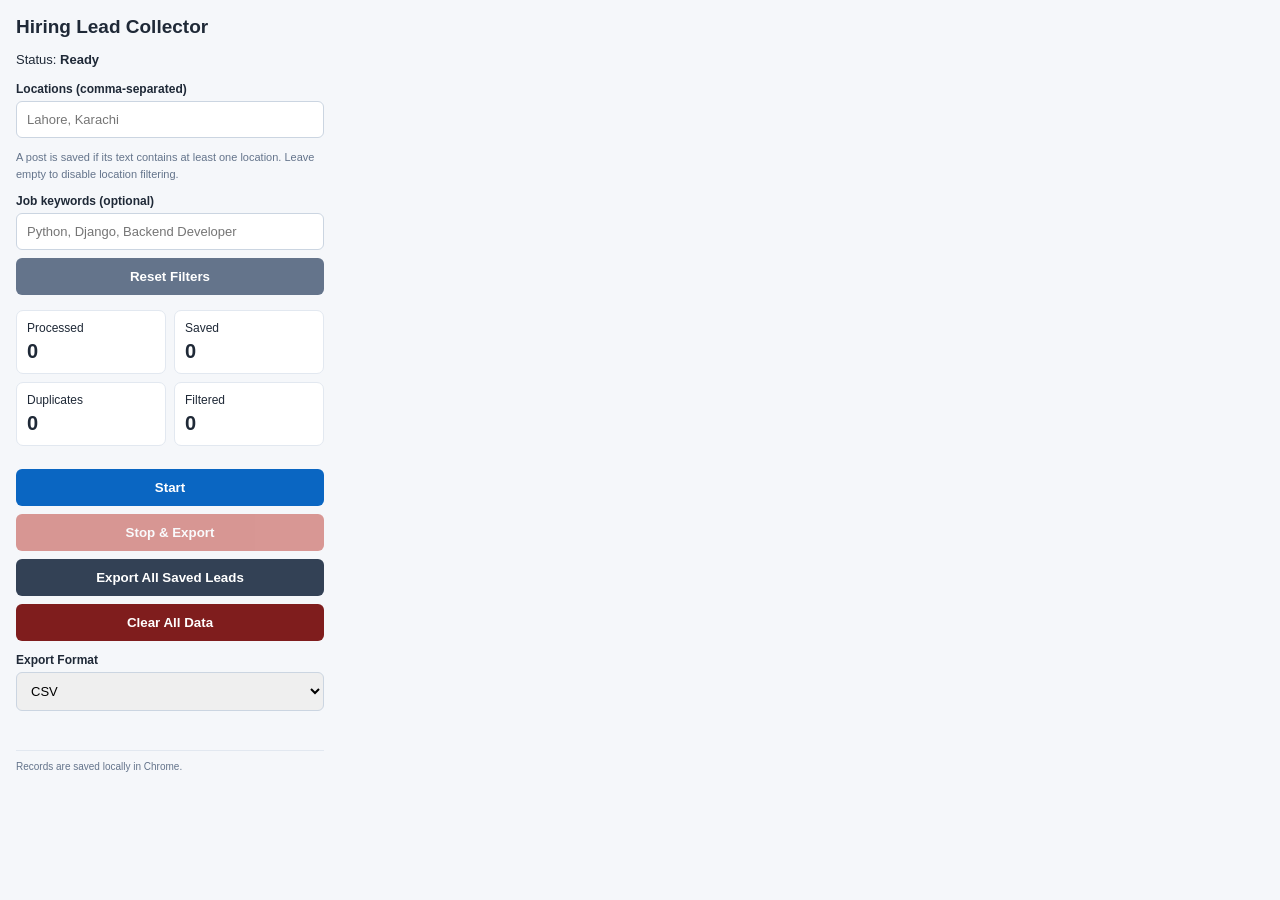
==== lead-collector-extention/popup.html @ 033ca2c1 "Initial commit" ====
<!doctype html>
<html lang="en">
<head>
  <meta charset="UTF-8">
  <meta name="viewport" content="width=device-width, initial-scale=1">
  <title>Hiring Lead Collector</title>
  <link rel="stylesheet" href="popup.css">
</head>
<body>
  <main>
    <h2>Hiring Lead Collector</h2>

    <div class="status">
      Status: <strong id="status">Ready</strong>
    </div>

    <label for="locations">Locations (comma-separated)</label>
    <input
      id="locations"
      type="text"
      placeholder="Lahore, Karachi"
    >
    <p class="hint">
      A post is saved if its text contains at least one location.
      Leave empty to disable location filtering.
    </p>

    <label for="keywords">Job keywords (optional)</label>
    <input
      id="keywords"
      type="text"
      placeholder="Python, Django, Backend Developer"
    >
    <button id="resetFilters" class="secondary" style="margin-top: 8px;">Reset Filters</button>

    <div class="stats">
      <div>Processed <strong id="processed">0</strong></div>
      <div>Saved <strong id="saved">0</strong></div>
      <div>Duplicates <strong id="duplicates">0</strong></div>
      <div>Filtered <strong id="filtered">0</strong></div>
    </div>

    <button id="start">Start</button>
    <button id="stop" disabled>Stop & Export</button>
    <button id="export">Export All Saved Leads</button>
    <button id="clear" class="danger">Clear All Data</button>

    <label for="exportFormat">Export Format</label>
    <select id="exportFormat">
      <option value="csv">CSV</option>
      <option value="json">JSON</option>
    </select>

    <p id="message"></p>

    <footer>
      Records are saved locally in Chrome.
    </footer>
  </main>

  <script src="popup.js"></script>
</body>
</html>
---- lead-collector-extention/popup.css ----
* {
  box-sizing: border-box;
}

body {
  width: 340px;
  margin: 0;
  font-family: Arial, sans-serif;
  background: #f5f7fa;
  color: #1f2937;
}

main {
  padding: 16px;
}

h2 {
  margin: 0 0 14px;
  font-size: 19px;
}

.status {
  margin-bottom: 15px;
  font-size: 13px;
}

label {
  display: block;
  margin: 12px 0 5px;
  font-weight: bold;
  font-size: 12px;
}

input, select {
  width: 100%;
  padding: 10px;
  border: 1px solid #cbd5e1;
  border-radius: 6px;
  font-size: 13px;
}

.hint {
  color: #64748b;
  font-size: 11px;
  line-height: 1.5;
}

.stats {
  display: grid;
  grid-template-columns: 1fr 1fr;
  gap: 8px;
  margin: 15px 0;
}

.stats div {
  padding: 10px;
  background: white;
  border: 1px solid #e2e8f0;
  border-radius: 7px;
  font-size: 12px;
}

.stats strong {
  display: block;
  margin-top: 5px;
  font-size: 20px;
}

button {
  width: 100%;
  padding: 11px;
  margin-top: 8px;
  border: none;
  border-radius: 6px;
  cursor: pointer;
  font-weight: bold;
  background: #0a66c2;
  color: white;
}

button:disabled {
  opacity: 0.45;
  cursor: not-allowed;
}

#stop {
  background: #b42318;
}

#export {
  background: #334155;
}

#clear.danger {
  background: #7f1d1d;
}

#clear.danger:hover {
  background: #991b1b;
}

button.secondary {
  background: #64748b;
  width: 100%;
}

button.secondary:hover {
  background: #475569;
}

.hidden {
  display: none !important;
}

#closeLogs {
  width: 100%;
  margin-top: 8px;
  background: #475569;
}

#closeLogs:hover {
  background: #334155;
}

#message {
  min-height: 16px;
  font-size: 11px;
  overflow-wrap: anywhere;
}

footer {
  border-top: 1px solid #e2e8f0;
  padding-top: 10px;
  margin-top: 12px;
  color: #64748b;
  font-size: 10px;
}
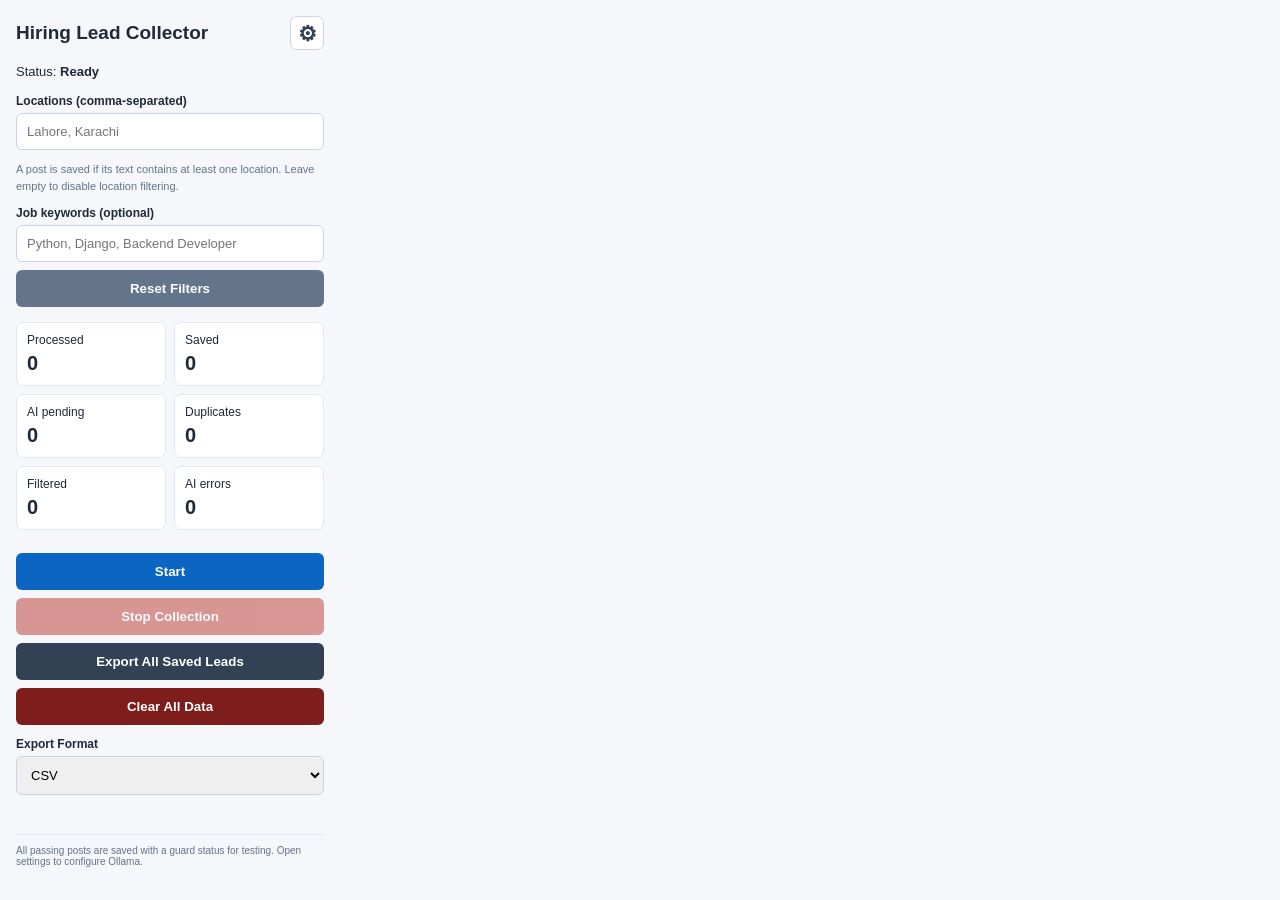
==== commit f4544831: "include jd guard + fallback to ollama" ====
--- a/lead-collector-extention/popup.html
+++ b/lead-collector-extention/popup.html
@@ -9,7 +9,17 @@
 </head>
 <body>
   <main>
-    <h2>Hiring Lead Collector</h2>
+    <header class="popup-header">
+      <h2>Hiring Lead Collector</h2>
+      <button
+        id="openSettings"
+        class="icon-button"
+        type="button"
+        aria-label="Open settings"
+        aria-haspopup="dialog"
+        title="Settings"
+      >&#9881;</button>
+    </header>
 
     <div class="status">
       Status: <strong id="status">Ready</strong>
@@ -32,17 +42,20 @@
       type="text"
       placeholder="Python, Django, Backend Developer"
     >
+
     <button id="resetFilters" class="secondary" style="margin-top: 8px;">Reset Filters</button>
 
     <div class="stats">
       <div>Processed <strong id="processed">0</strong></div>
       <div>Saved <strong id="saved">0</strong></div>
+      <div>AI pending <strong id="classificationPending">0</strong></div>
       <div>Duplicates <strong id="duplicates">0</strong></div>
       <div>Filtered <strong id="filtered">0</strong></div>
+      <div>AI errors <strong id="classificationErrors">0</strong></div>
     </div>
 
     <button id="start">Start</button>
-    <button id="stop" disabled>Stop & Export</button>
+    <button id="stop" disabled>Stop Collection</button>
     <button id="export">Export All Saved Leads</button>
     <button id="clear" class="danger">Clear All Data</button>
 
@@ -55,9 +68,40 @@
     <p id="message"></p>
 
     <footer>
-      Records are saved locally in Chrome.
+      All passing posts are saved with a guard status for testing. Open settings to configure Ollama.
     </footer>
   </main>
+
+  <dialog id="settingsDialog" aria-labelledby="settingsTitle">
+    <div class="dialog-header">
+      <h2 id="settingsTitle">Settings</h2>
+      <button
+        id="closeSettings"
+        class="icon-button"
+        type="button"
+        aria-label="Close settings"
+        title="Close"
+      >&times;</button>
+    </div>
+    <label for="ollamaApiKey">Ollama Cloud API key (optional)</label>
+    <input
+      id="ollamaApiKey"
+      type="password"
+      autocomplete="off"
+      placeholder="Paste an Ollama API key"
+    >
+    <p class="hint">
+      All posts that pass your filters are saved with a JavaScript guard status
+      (KEEP, DENY, or CONFUSE) for testing. A saved key sends CONFUSE posts to
+      Ollama in the background.
+    </p>
+    <div id="ollamaKeyStatus" class="hint" role="status">Checking Ollama key...</div>
+    <p id="settingsMessage" class="settings-message" role="status"></p>
+    <div class="dialog-actions">
+      <button id="saveOllamaKey" type="button">Save API Key</button>
+      <button id="clearOllamaKey" class="secondary" type="button" disabled>Remove API Key</button>
+    </div>
+  </dialog>
 
   <script src="popup.js"></script>
 </body>
--- a/lead-collector-extention/popup.css
+++ b/lead-collector-extention/popup.css
@@ -5,6 +5,8 @@
 
 body {
   width: 340px;
+  max-height: 640px;
+  overflow-y: auto;
   margin: 0;
   font-family: Arial, sans-serif;
   background: #f5f7fa;
@@ -16,8 +18,38 @@
 }
 
 h2 {
-  margin: 0 0 14px;
+  margin: 0;
   font-size: 19px;
+}
+
+.popup-header,
+.dialog-header {
+  display: flex;
+  align-items: center;
+  justify-content: space-between;
+}
+
+.popup-header {
+  margin-bottom: 14px;
+}
+
+.icon-button {
+  display: grid;
+  place-items: center;
+  width: 34px;
+  height: 34px;
+  padding: 0;
+  margin: 0;
+  border: 1px solid #cbd5e1;
+  border-radius: 7px;
+  background: #fff;
+  color: #334155;
+  font-size: 21px;
+  line-height: 1;
+}
+
+.icon-button:hover {
+  background: #e2e8f0;
 }
 
 .status {
@@ -109,6 +141,11 @@
   background: #475569;
 }
 
+button.secondary:disabled {
+  opacity: 0.45;
+  cursor: not-allowed;
+}
+
 .hidden {
   display: none !important;
 }
@@ -136,3 +173,47 @@
   color: #64748b;
   font-size: 10px;
 }
+
+dialog {
+  width: min(420px, calc(100% - 32px));
+  max-height: calc(100% - 32px);
+  padding: 18px;
+  border: 1px solid #cbd5e1;
+  border-radius: 10px;
+  color: #1f2937;
+  box-shadow: 0 18px 48px rgb(15 23 42 / 24%);
+}
+
+dialog::backdrop {
+  background: rgb(15 23 42 / 45%);
+}
+
+.dialog-header {
+  margin-bottom: 10px;
+}
+
+.dialog-header .icon-button {
+  font-size: 25px;
+}
+
+.settings-message {
+  min-height: 16px;
+  margin: 8px 0 0;
+  font-size: 11px;
+  overflow-wrap: anywhere;
+}
+
+.dialog-actions {
+  display: flex;
+  gap: 8px;
+  margin-top: 8px;
+}
+
+.dialog-actions button {
+  flex: 1;
+  margin-top: 0;
+}
+
+.dialog-actions button.secondary {
+  width: auto;
+}
